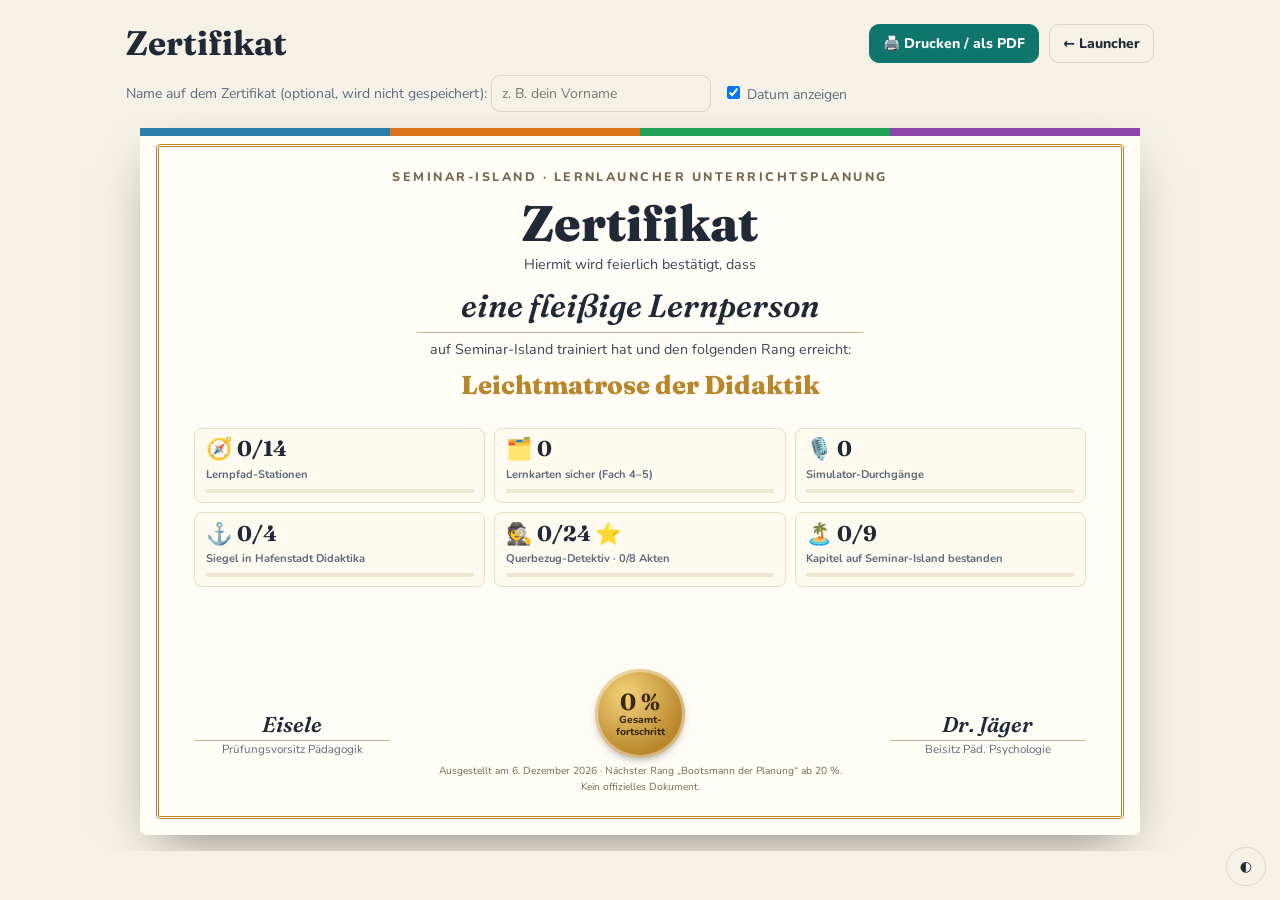
==== zertifikat.html @ 77be753d "Add files via upload" ====
<!doctype html>
<html lang="de">
<head>
<meta charset="utf-8">
<meta http-equiv="Content-Security-Policy" content="default-src 'self'; object-src 'none'; base-uri 'none'; form-action 'none'; connect-src 'self' data: blob:; img-src 'self' data: blob:; media-src 'self' data: blob:; font-src 'self' data:; style-src 'self' 'unsafe-inline'; manifest-src 'self'; worker-src 'self'; script-src 'self' 'sha256-ztO2vRNNhkopWHrikLe1wvQR5kxyJ1vek99HyX8Co+E='">
<meta name="referrer" content="strict-origin-when-cross-origin">
<meta name="viewport" content="width=device-width, initial-scale=1">
<title>Seminar-Island Zertifikat</title>
<meta name="description" content="Druckbares Fortschritts-Zertifikat mit Rang aus allen Lernspielen und Trainings von Seminar-Island.">
<script src="assets/app.js"></script>
<link rel="stylesheet" href="assets/fonts/fonts.css">
<style>
:root{--bg:#f6f1e7;--ink:#1f2a36;--muted:#5d6b78;--line:#ded4c2;--accent:#0f766e;--accent-ink:#fff;--paper:#fffdf6;--gold:#b8862b;--k:#2b7fa8;--e:#d9731c;--g:#23a35a;--v:#8e44ad;
 --f-head:"Fraunces",Georgia,serif;--f-body:"Nunito",system-ui,-apple-system,"Segoe UI",sans-serif}
@media (prefers-color-scheme: dark){:root:not([data-theme="light"]){--bg:#12171d;--ink:#e8edf2;--muted:#9aa8b5;--line:#2f3a47;--accent:#2dd4bf;--accent-ink:#06201d}}
:root[data-theme="dark"]{--bg:#12171d;--ink:#e8edf2;--muted:#9aa8b5;--line:#2f3a47;--accent:#2dd4bf;--accent-ink:#06201d}
*{box-sizing:border-box}
body{margin:0;background:var(--bg);color:var(--ink);font:16px/1.5 var(--f-body)}
.bar{max-width:1060px;margin:0 auto;padding:18px 16px 6px;display:flex;flex-wrap:wrap;gap:10px;align-items:center}
.bar h1{font-family:var(--f-head);font-size:clamp(24px,4vw,34px);margin:0 auto 0 0}
.btn{font:inherit;font-weight:800;font-size:14px;border:1px solid var(--line);background:transparent;color:var(--ink);padding:8px 13px;border-radius:10px;cursor:pointer;text-decoration:none}
.btn.pri{background:var(--accent);color:var(--accent-ink);border-color:var(--accent)}
.opts{max-width:1060px;margin:0 auto;padding:0 16px;display:flex;flex-wrap:wrap;gap:12px;align-items:center;color:var(--muted);font-size:14px}
.opts input[type=text]{font:inherit;padding:7px 10px;border-radius:9px;border:1px solid var(--line);background:transparent;color:var(--ink);min-width:220px}
.sheetwrap{padding:16px;overflow:auto}
.cert{width:min(1000px,100%);margin:0 auto;aspect-ratio:297/210;background:var(--paper);color:#1f2a36;position:relative;padding:clamp(16px,3.4vw,40px) clamp(18px,4.4vw,54px);box-shadow:0 20px 50px -20px rgba(0,0,0,.5);border-radius:6px;display:flex;flex-direction:column;container-type:inline-size}
.cert::before{content:"";position:absolute;inset:clamp(8px,1.4vw,16px);border:3px double var(--gold);border-radius:4px;pointer-events:none}
.cert .band{position:absolute;left:0;right:0;top:0;height:8px;background:linear-gradient(90deg,var(--k) 0 25%,var(--e) 25% 50%,var(--g) 50% 75%,var(--v) 75%)}
.top{text-align:center}
.small{font-size:clamp(9px,1.4cqi,13px);letter-spacing:.2em;text-transform:uppercase;color:#7a6650;font-weight:800}
.title{font-family:var(--f-head);font-size:clamp(26px,5.6cqi,58px);font-weight:800;line-height:1;margin:.25em 0 .1em;color:#1f2a36}
.name{font-family:var(--f-head);font-style:italic;font-size:clamp(18px,3.6cqi,38px);border-bottom:1px solid #c9b78f;display:inline-block;min-width:50%;padding:0 .4em .05em;margin:.2em 0}
.rank{font-family:var(--f-head);font-size:clamp(16px,2.9cqi,30px);color:var(--gold);font-weight:800;margin:.2em 0}
.txt{font-size:clamp(10px,1.6cqi,15px);color:#3a4652;max-width:70ch;margin:0 auto}
.stats{display:grid;grid-template-columns:repeat(3,minmax(0,1fr));gap:clamp(4px,1cqi,10px);margin:clamp(8px,2cqi,20px) 0 auto}
.st{border:1px solid #e6dcc4;border-radius:8px;padding:clamp(4px,1cqi,10px) clamp(6px,1.2cqi,12px);background:#fffaf0}
.st b{display:block;font-family:var(--f-head);font-size:clamp(13px,2.4cqi,24px);line-height:1.1}
.st span{font-size:clamp(8px,1.25cqi,12px);color:#5d6b78;font-weight:700}
.st i{display:block;height:4px;border-radius:9px;background:#efe6d2;margin-top:4px;overflow:hidden}
.st i::after{content:"";display:block;height:100%;width:var(--p);background:var(--c,#0f766e)}
.foot{display:flex;justify-content:space-between;align-items:flex-end;gap:12px;margin-top:clamp(6px,1.6cqi,16px)}
.sig{text-align:center;font-size:clamp(9px,1.3cqi,13px);color:#5d6b78;min-width:22%}
.sig .s{font-family:var(--f-head);font-style:italic;font-size:clamp(14px,2.4cqi,24px);color:#1f2a36;border-bottom:1px solid #c9b78f;padding:0 .5em}
.seal{width:clamp(56px,10cqi,110px);aspect-ratio:1;border-radius:50%;background:radial-gradient(circle at 35% 30%,#f3d27a,#b8862b 70%);display:grid;place-items:center;text-align:center;color:#3a2808;font-weight:800;font-size:clamp(7px,1.15cqi,11px);line-height:1.15;box-shadow:inset 0 0 0 3px #fff6,0 4px 10px -4px #0007;padding:6px}
.seal b{font-family:var(--f-head);font-size:clamp(14px,2.6cqi,26px);display:block}
.themebtn{position:fixed;right:14px;bottom:14px;border-radius:99px}
@media print{@page{size:A4 landscape;margin:0}body{background:#fff}.bar,.opts,.themebtn{display:none}.sheetwrap{padding:0}.cert{width:297mm;height:210mm;aspect-ratio:auto;box-shadow:none;border-radius:0}*{-webkit-print-color-adjust:exact;print-color-adjust:exact}}
</style>
</head>
<body>
<div class="bar"><h1>Zertifikat</h1><button class="btn pri" id="printBtn">🖨️ Drucken / als PDF</button><a class="btn" href="index.html">← Launcher</a></div>
<div class="opts"><label>Name auf dem Zertifikat (optional, wird nicht gespeichert): <input type="text" id="nm" placeholder="z. B. dein Vorname" maxlength="40"></label><label><input type="checkbox" id="dt" checked> Datum anzeigen</label></div>
<div class="sheetwrap"><article class="cert" id="cert" aria-label="Zertifikat">
 <div class="band"></div>
 <div class="top"><div class="small">Seminar-Island · Lernlauncher Unterrichtsplanung</div>
  <div class="title">Zertifikat</div>
  <div class="txt">Hiermit wird feierlich bestätigt, dass</div>
  <div class="name" id="nmOut">eine fleißige Lernperson</div>
  <div class="txt">auf Seminar-Island trainiert hat und den folgenden Rang erreicht:</div>
  <div class="rank" id="rank"></div></div>
 <div class="stats" id="stats"></div>
 <div class="foot"><div class="sig"><div class="s">Eisele</div>Prüfungsvorsitz Pädagogik</div><div class="seal" id="seal"></div><div class="sig"><div class="s">Dr. Jäger</div>Beisitz Päd. Psychologie</div></div>
 <div class="txt" style="text-align:center;margin-top:6px;font-size:clamp(8px,1.15cqi,11px);color:#7a6650" id="foot"></div>
</article></div>
<button class="btn themebtn" id="theme" aria-label="Hell/Dunkel umschalten">◐</button>
<script>
"use strict";
const $=s=>document.querySelector(s);
const get=(k,d)=>{try{const v=localStorage.getItem(k);return v?JSON.parse(v):d}catch(e){return d}};
const esc=s=>String(s).replace(/[&<>"]/g,c=>({"&":"&amp;","<":"&lt;",">":"&gt;",'"':"&quot;"}[c]));
function stats(){
 const lp=get("lernpfad-up",{}),lpN=Object.values(lp).filter(Boolean).length,lpBest=get("lernpfad-up-best",0);
 const lk=get("lernkarten-stand",{}),lkS=Object.values(lk).filter(x=>x.b>=4).length;
 const sim=get("sim-history",[]),simBest=sim.reduce((m,x)=>Math.max(m,x.s==null?0:x.s),0);
 const hd=get("hafenstadt-didaktika",null),seals=hd?hd.seals||0:0,hdPts=hd?hd.pts||0:0,lit=!!(hd&&hd.f&&hd.f.lit);
 const qd=(get("querbezug-detektiv",{}).cases)||{},qdN=Object.keys(qd).length,qdS=Object.values(qd).reduce((s,c)=>s+(c.stars||0),0);
 const si=get("seminarinsel_v1",null);let siN=0;if(si&&si.bests){const pass=new Set();for(const lv of Object.values(si.bests))for(const[k,v] of Object.entries(lv||{}))if(+v>=85)pass.add(k);siN=pass.size}
 const parts=[[lpN/14,.2],[Math.min(1,lkS/112),.2],[Math.min(1,sim.length/5),.15],[seals/4,.15],[qdS/24,.15],[siN/9,.15]];
 const total=Math.round(parts.reduce((s,[v,w])=>s+v*w,0)*100);
 return {total,items:[
  ["🧭",`${lpN}/14`,"Lernpfad-Stationen"+(lpBest?` · Test ${lpBest} P.`:""),lpN/14,"#2b7fa8"],
  ["🗂️",`${lkS}`,"Lernkarten sicher (Fach 4–5)",Math.min(1,lkS/112),"#d9731c"],
  ["🎙️",`${sim.length}`,"Simulator-Durchgänge"+(simBest?` · bester ${simBest}/6`:""),Math.min(1,sim.length/5),"#23a35a"],
  ["⚓",lit?"🔥 4/4":`${seals}/4`,"Siegel in Hafenstadt Didaktika"+(hdPts?` · ${hdPts} P.`:""),seals/4,"#8e44ad"],
  ["🕵️",`${qdS}/24 ⭐`,`Querbezug-Detektiv · ${qdN}/8 Akten`,qdS/24,"#7a4a1e"],
  ["🏝️",`${siN}/9`,"Kapitel auf Seminar-Island bestanden",siN/9,"#0f766e"]]}}
const RANKS=[[0,"Leichtmatrose der Didaktik"],[20,"Bootsmann der Planung"],[40,"Steuermann des roten Fadens"],[60,"Kapitän der Unterrichtsplanung"],[80,"Admiral von Seminar-Island"]];
function render(){const s=stats();const r=RANKS.filter(x=>s.total>=x[0]).pop()[1];
 $("#rank").textContent=r;$("#seal").innerHTML=`<div><b>${s.total} %</b>Gesamt-<br>fortschritt</div>`;
 $("#stats").innerHTML=s.items.map(([ic,b,t,p,c])=>`<div class="st" style="--c:${c}"><b>${ic} ${esc(b)}</b><span>${esc(t)}</span><i style="--p:${Math.round(Math.min(1,p)*100)}%"></i></div>`).join("");
 const nm=$("#nm").value.trim();$("#nmOut").textContent=nm||"eine fleißige Lernperson";
 const next=RANKS.find(x=>x[0]>s.total);
 $("#foot").textContent=($("#dt").checked?"Ausgestellt am "+new Date().toLocaleDateString("de-DE",{day:"numeric",month:"long",year:"numeric"})+" · ":"")+(next?`Nächster Rang „${next[1]}“ ab ${next[0]} %.`:"Höchster Rang erreicht – jetzt nur noch ausschlafen.")+" Kein offizielles Dokument."}
$("#nm").addEventListener("input",render);$("#dt").addEventListener("change",render);render();
(function(){let t=null;try{t=JSON.parse(localStorage.getItem("lp-theme"))}catch(e){}if(t)document.documentElement.dataset.theme=t;
$("#theme").onclick=()=>{const c=document.documentElement.dataset.theme||(matchMedia("(prefers-color-scheme: dark)").matches?"dark":"light");const n=c==="dark"?"light":"dark";document.documentElement.dataset.theme=n;try{localStorage.setItem("lp-theme",JSON.stringify(n))}catch(e){}}})();
document.getElementById("printBtn").onclick=()=>window.print();
</script>
</body>
</html>
---- assets/fonts/fonts.css ----
/* Lokal eingebundene Schriften (SIL Open Font License 1.1), Quelle: Google Fonts */
/* latin-ext */
@font-face {
  font-family: 'Fraunces';
  font-style: italic;
  font-weight: 600 800;
  font-display: swap;
  src: url(Fraunces-italic-latin-ext.woff2) format('woff2');
  unicode-range: U+0100-02BA, U+02BD-02C5, U+02C7-02CC, U+02CE-02D7, U+02DD-02FF, U+0304, U+0308, U+0329, U+1D00-1DBF, U+1E00-1E9F, U+1EF2-1EFF, U+2020, U+20A0-20AB, U+20AD-20C4, U+2113, U+2C60-2C7F, U+A720-A7FF;
}
/* latin */
@font-face {
  font-family: 'Fraunces';
  font-style: italic;
  font-weight: 600 800;
  font-display: swap;
  src: url(Fraunces-italic-latin.woff2) format('woff2');
  unicode-range: U+0000-00FF, U+0131, U+0152-0153, U+02BB-02BC, U+02C6, U+02DA, U+02DC, U+0304, U+0308, U+0329, U+2000-206F, U+20AC, U+2122, U+2191, U+2193, U+2212, U+2215, U+FEFF, U+FFFD;
}
/* latin-ext */
@font-face {
  font-family: 'Fraunces';
  font-style: normal;
  font-weight: 600 800;
  font-display: swap;
  src: url(Fraunces-normal-latin-ext.woff2) format('woff2');
  unicode-range: U+0100-02BA, U+02BD-02C5, U+02C7-02CC, U+02CE-02D7, U+02DD-02FF, U+0304, U+0308, U+0329, U+1D00-1DBF, U+1E00-1E9F, U+1EF2-1EFF, U+2020, U+20A0-20AB, U+20AD-20C4, U+2113, U+2C60-2C7F, U+A720-A7FF;
}
/* latin */
@font-face {
  font-family: 'Fraunces';
  font-style: normal;
  font-weight: 600 800;
  font-display: swap;
  src: url(Fraunces-normal-latin.woff2) format('woff2');
  unicode-range: U+0000-00FF, U+0131, U+0152-0153, U+02BB-02BC, U+02C6, U+02DA, U+02DC, U+0304, U+0308, U+0329, U+2000-206F, U+20AC, U+2122, U+2191, U+2193, U+2212, U+2215, U+FEFF, U+FFFD;
}
/* latin-ext */
@font-face {
  font-family: 'Nunito';
  font-style: normal;
  font-weight: 400 800;
  font-display: swap;
  src: url(Nunito-normal-latin-ext.woff2) format('woff2');
  unicode-range: U+0100-02BA, U+02BD-02C5, U+02C7-02CC, U+02CE-02D7, U+02DD-02FF, U+0304, U+0308, U+0329, U+1D00-1DBF, U+1E00-1E9F, U+1EF2-1EFF, U+2020, U+20A0-20AB, U+20AD-20C4, U+2113, U+2C60-2C7F, U+A720-A7FF;
}
/* latin */
@font-face {
  font-family: 'Nunito';
  font-style: normal;
  font-weight: 400 800;
  font-display: swap;
  src: url(Nunito-normal-latin.woff2) format('woff2');
  unicode-range: U+0000-00FF, U+0131, U+0152-0153, U+02BB-02BC, U+02C6, U+02DA, U+02DC, U+0304, U+0308, U+0329, U+2000-206F, U+20AC, U+2122, U+2191, U+2193, U+2212, U+2215, U+FEFF, U+FFFD;
}
/* latin-ext */
@font-face {
  font-family: 'Pixelify Sans';
  font-style: normal;
  font-weight: 400 700;
  font-display: swap;
  src: url(PixelifySans-normal-latin-ext.woff2) format('woff2');
  unicode-range: U+0100-02BA, U+02BD-02C5, U+02C7-02CC, U+02CE-02D7, U+02DD-02FF, U+0304, U+0308, U+0329, U+1D00-1DBF, U+1E00-1E9F, U+1EF2-1EFF, U+2020, U+20A0-20AB, U+20AD-20C4, U+2113, U+2C60-2C7F, U+A720-A7FF;
}
/* latin */
@font-face {
  font-family: 'Pixelify Sans';
  font-style: normal;
  font-weight: 400 700;
  font-display: swap;
  src: url(PixelifySans-normal-latin.woff2) format('woff2');
  unicode-range: U+0000-00FF, U+0131, U+0152-0153, U+02BB-02BC, U+02C6, U+02DA, U+02DC, U+0304, U+0308, U+0329, U+2000-206F, U+20AC, U+2122, U+2191, U+2193, U+2212, U+2215, U+FEFF, U+FFFD;
}
/* latin-ext */
@font-face {
  font-family: 'Press Start 2P';
  font-style: normal;
  font-weight: 400;
  font-display: swap;
  src: url(PressStart2P-normal-latin-ext.woff2) format('woff2');
  unicode-range: U+0100-02BA, U+02BD-02C5, U+02C7-02CC, U+02CE-02D7, U+02DD-02FF, U+0304, U+0308, U+0329, U+1D00-1DBF, U+1E00-1E9F, U+1EF2-1EFF, U+2020, U+20A0-20AB, U+20AD-20C4, U+2113, U+2C60-2C7F, U+A720-A7FF;
}
/* latin */
@font-face {
  font-family: 'Press Start 2P';
  font-style: normal;
  font-weight: 400;
  font-display: swap;
  src: url(PressStart2P-normal-latin.woff2) format('woff2');
  unicode-range: U+0000-00FF, U+0131, U+0152-0153, U+02BB-02BC, U+02C6, U+02DA, U+02DC, U+0304, U+0308, U+0329, U+2000-206F, U+20AC, U+2122, U+2191, U+2193, U+2212, U+2215, U+FEFF, U+FFFD;
}
/* latin-ext */
@font-face {
  font-family: 'Special Elite';
  font-style: normal;
  font-weight: 400;
  font-display: swap;
  src: url(SpecialElite-normal-latin-ext.woff2) format('woff2');
  unicode-range: U+0100-02BA, U+02BD-02C5, U+02C7-02CC, U+02CE-02D7, U+02DD-02FF, U+0304, U+0308, U+0329, U+1D00-1DBF, U+1E00-1E9F, U+1EF2-1EFF, U+2020, U+20A0-20AB, U+20AD-20C4, U+2113, U+2C60-2C7F, U+A720-A7FF;
}
/* latin */
@font-face {
  font-family: 'Special Elite';
  font-style: normal;
  font-weight: 400;
  font-display: swap;
  src: url(SpecialElite-normal-latin.woff2) format('woff2');
  unicode-range: U+0000-00FF, U+0131, U+0152-0153, U+02BB-02BC, U+02C6, U+02DA, U+02DC, U+0304, U+0308, U+0329, U+2000-206F, U+20AC, U+2122, U+2191, U+2193, U+2212, U+2215, U+FEFF, U+FFFD;
}
/* latin-ext */
@font-face {
  font-family: 'VT323';
  font-style: normal;
  font-weight: 400;
  font-display: swap;
  src: url(VT323-normal-latin-ext.woff2) format('woff2');
  unicode-range: U+0100-02BA, U+02BD-02C5, U+02C7-02CC, U+02CE-02D7, U+02DD-02FF, U+0304, U+0308, U+0329, U+1D00-1DBF, U+1E00-1E9F, U+1EF2-1EFF, U+2020, U+20A0-20AB, U+20AD-20C4, U+2113, U+2C60-2C7F, U+A720-A7FF;
}
/* latin */
@font-face {
  font-family: 'VT323';
  font-style: normal;
  font-weight: 400;
  font-display: swap;
  src: url(VT323-normal-latin.woff2) format('woff2');
  unicode-range: U+0000-00FF, U+0131, U+0152-0153, U+02BB-02BC, U+02C6, U+02DA, U+02DC, U+0304, U+0308, U+0329, U+2000-206F, U+20AC, U+2122, U+2191, U+2193, U+2212, U+2215, U+FEFF, U+FFFD;
}
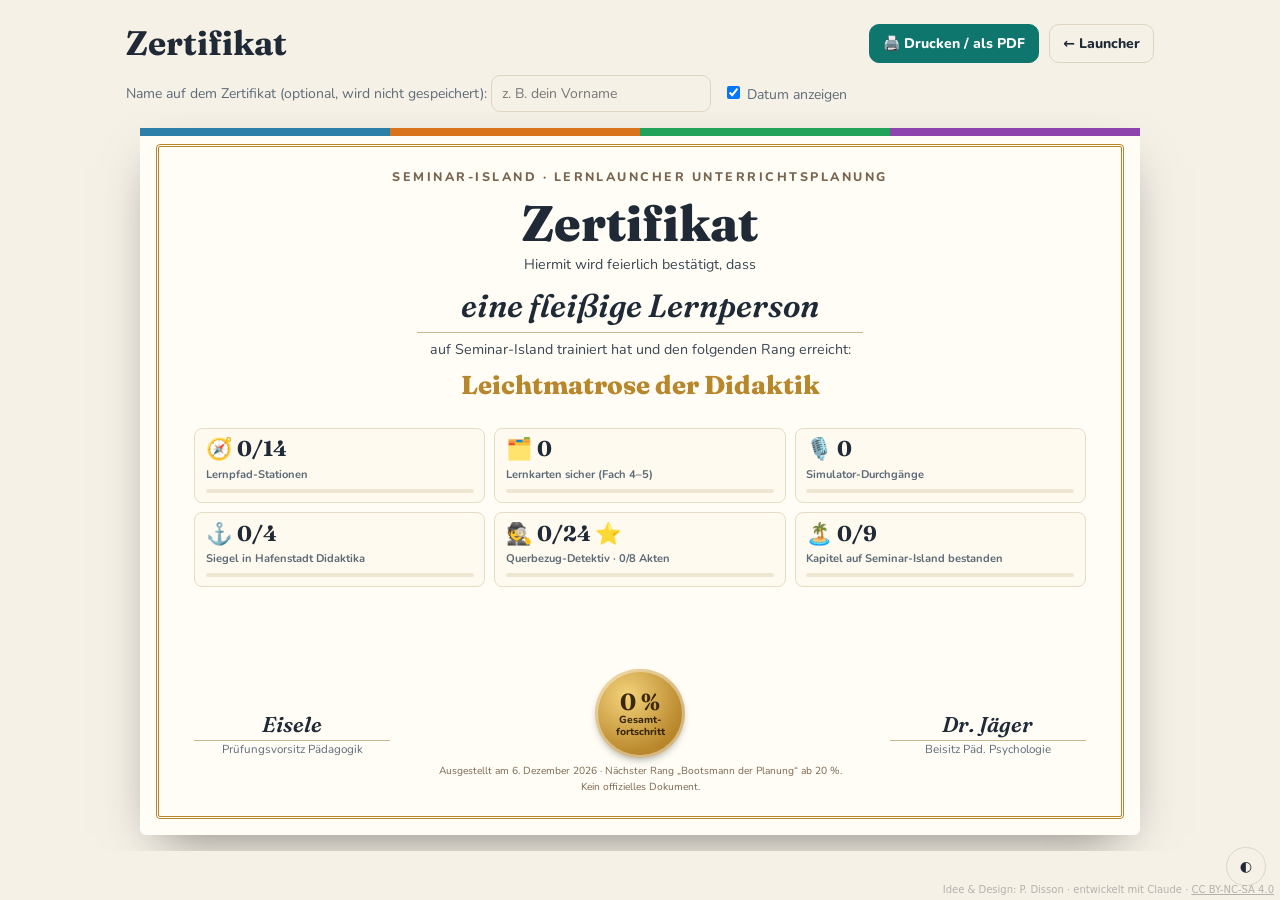
==== commit 97e22f24: "Add files via upload Lizenzhinweis und neues Icon" ====
--- a/zertifikat.html
+++ b/zertifikat.html
@@ -4,6 +4,8 @@
 <meta charset="utf-8">
 <meta http-equiv="Content-Security-Policy" content="default-src 'self'; object-src 'none'; base-uri 'none'; form-action 'none'; connect-src 'self' data: blob:; img-src 'self' data: blob:; media-src 'self' data: blob:; font-src 'self' data:; style-src 'self' 'unsafe-inline'; manifest-src 'self'; worker-src 'self'; script-src 'self' 'sha256-ztO2vRNNhkopWHrikLe1wvQR5kxyJ1vek99HyX8Co+E='">
 <meta name="referrer" content="strict-origin-when-cross-origin">
+<meta name="author" content="P. Disson">
+<link rel="license" href="https://creativecommons.org/licenses/by-nc-sa/4.0/deed.de">
 <meta name="viewport" content="width=device-width, initial-scale=1">
 <title>Seminar-Island Zertifikat</title>
 <meta name="description" content="Druckbares Fortschritts-Zertifikat mit Rang aus allen Lernspielen und Trainings von Seminar-Island.">
@@ -96,5 +98,7 @@
 $("#theme").onclick=()=>{const c=document.documentElement.dataset.theme||(matchMedia("(prefers-color-scheme: dark)").matches?"dark":"light");const n=c==="dark"?"light":"dark";document.documentElement.dataset.theme=n;try{localStorage.setItem("lp-theme",JSON.stringify(n))}catch(e){}}})();
 document.getElementById("printBtn").onclick=()=>window.print();
 </script>
+<style>.ll-credit{position:fixed;right:6px;bottom:4px;z-index:2147483000;font:10px/1.3 system-ui,sans-serif;color:#888;opacity:.6;pointer-events:none;max-width:calc(100vw - 12px);text-align:right}.ll-credit a{color:inherit;pointer-events:auto}.ll-credit:hover{opacity:1}@media print{.ll-credit{display:none}}</style>
+<div class="ll-credit" lang="de">Idee &amp; Design: P. Disson · entwickelt mit Claude · <a href="https://creativecommons.org/licenses/by-nc-sa/4.0/deed.de" rel="license noopener" target="_blank">CC BY-NC-SA 4.0</a></div>
 </body>
 </html>
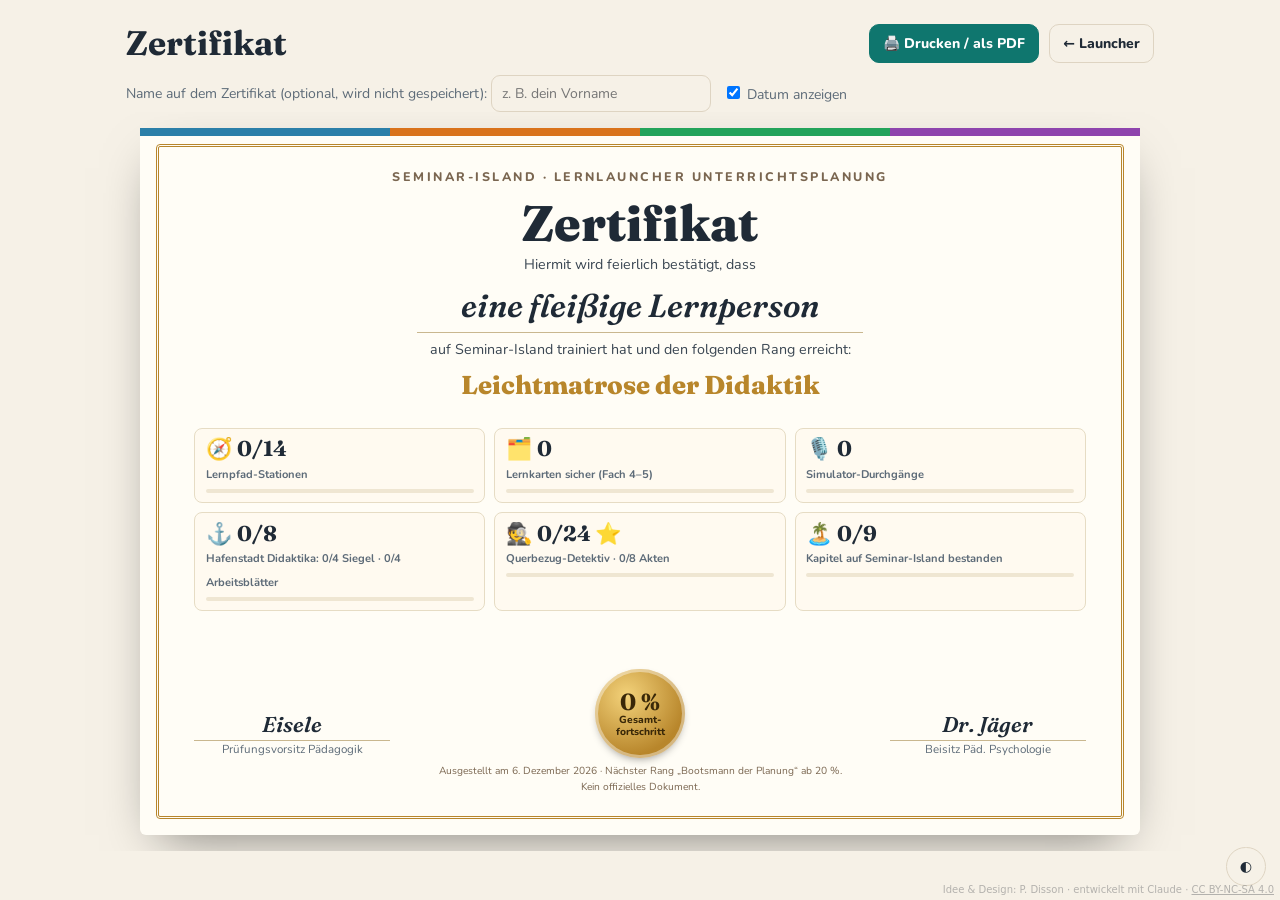
==== commit f9327838: "Add files via upload Teil 2 von Didaktika und Warnhinweise" ====
--- a/zertifikat.html
+++ b/zertifikat.html
@@ -2,7 +2,7 @@
 <html lang="de">
 <head>
 <meta charset="utf-8">
-<meta http-equiv="Content-Security-Policy" content="default-src 'self'; object-src 'none'; base-uri 'none'; form-action 'none'; connect-src 'self' data: blob:; img-src 'self' data: blob:; media-src 'self' data: blob:; font-src 'self' data:; style-src 'self' 'unsafe-inline'; manifest-src 'self'; worker-src 'self'; script-src 'self' 'sha256-ztO2vRNNhkopWHrikLe1wvQR5kxyJ1vek99HyX8Co+E='">
+<meta http-equiv="Content-Security-Policy" content="default-src 'self'; object-src 'none'; base-uri 'none'; form-action 'none'; connect-src 'self' data: blob:; img-src 'self' data: blob:; media-src 'self' data: blob:; font-src 'self' data:; style-src 'self' 'unsafe-inline'; manifest-src 'self'; worker-src 'self'; script-src 'self' 'sha256-jsKRKv0aOvmB1WrRvvdFiM05otSRQxN2MPSl3EF5kIY='">
 <meta name="referrer" content="strict-origin-when-cross-origin">
 <meta name="author" content="P. Disson">
 <link rel="license" href="https://creativecommons.org/licenses/by-nc-sa/4.0/deed.de">
@@ -74,16 +74,17 @@
  const lp=get("lernpfad-up",{}),lpN=Object.values(lp).filter(Boolean).length,lpBest=get("lernpfad-up-best",0);
  const lk=get("lernkarten-stand",{}),lkS=Object.values(lk).filter(x=>x.b>=4).length;
  const sim=get("sim-history",[]),simBest=sim.reduce((m,x)=>Math.max(m,x.s==null?0:x.s),0);
- const hd=get("hafenstadt-didaktika",null),seals=hd?hd.seals||0:0,hdPts=hd?hd.pts||0:0,lit=!!(hd&&hd.f&&hd.f.lit);
+ const hd=get("hafenstadt-didaktika",null),seals=hd?Math.min(4,Math.max(0,+hd.seals||0)):0,hdPts=hd?Math.max(0,Math.round(+hd.pts||0)):0,hf=hd&&hd.f&&typeof hd.f==="object"&&!Array.isArray(hd.f)?hd.f:{},lit=!!hf.lit;
+ const sh=["wa","wb","wc","wd"].filter(k=>hf[k]).length,done2=!!(hd&&hd.done2===true),kno=Math.max(0,+hf.kno||0),kja=Math.max(0,+hf.kja||0),hdP=(seals+sh)/8;
  const qd=(get("querbezug-detektiv",{}).cases)||{},qdN=Object.keys(qd).length,qdS=Object.values(qd).reduce((s,c)=>s+(c.stars||0),0);
  const si=get("seminarinsel_v1",null);let siN=0;if(si&&si.bests){const pass=new Set();for(const lv of Object.values(si.bests))for(const[k,v] of Object.entries(lv||{}))if(+v>=85)pass.add(k);siN=pass.size}
- const parts=[[lpN/14,.2],[Math.min(1,lkS/112),.2],[Math.min(1,sim.length/5),.15],[seals/4,.15],[qdS/24,.15],[siN/9,.15]];
+ const parts=[[lpN/14,.2],[Math.min(1,lkS/112),.2],[Math.min(1,sim.length/5),.15],[hdP,.15],[qdS/24,.15],[siN/9,.15]];
  const total=Math.round(parts.reduce((s,[v,w])=>s+v*w,0)*100);
  return {total,items:[
   ["🧭",`${lpN}/14`,"Lernpfad-Stationen"+(lpBest?` · Test ${lpBest} P.`:""),lpN/14,"#2b7fa8"],
   ["🗂️",`${lkS}`,"Lernkarten sicher (Fach 4–5)",Math.min(1,lkS/112),"#d9731c"],
   ["🎙️",`${sim.length}`,"Simulator-Durchgänge"+(simBest?` · bester ${simBest}/6`:""),Math.min(1,sim.length/5),"#23a35a"],
-  ["⚓",lit?"🔥 4/4":`${seals}/4`,"Siegel in Hafenstadt Didaktika"+(hdPts?` · ${hdPts} P.`:""),seals/4,"#8e44ad"],
+  ["⚓",done2?"🏆 8/8":`${seals+sh}/8`,`Hafenstadt Didaktika: ${seals}/4 Siegel${lit?" 🔥":""} · ${sh}/4 Arbeitsblätter`+(done2?" · Insel-Kolloquium bestanden":"")+(done2&&kja===0&&kno>=3?" · 🐒 Klotz-Bändiger":"")+(hdPts?` · ${hdPts} P.`:""),hdP,"#8e44ad"],
   ["🕵️",`${qdS}/24 ⭐`,`Querbezug-Detektiv · ${qdN}/8 Akten`,qdS/24,"#7a4a1e"],
   ["🏝️",`${siN}/9`,"Kapitel auf Seminar-Island bestanden",siN/9,"#0f766e"]]}}
 const RANKS=[[0,"Leichtmatrose der Didaktik"],[20,"Bootsmann der Planung"],[40,"Steuermann des roten Fadens"],[60,"Kapitän der Unterrichtsplanung"],[80,"Admiral von Seminar-Island"]];
